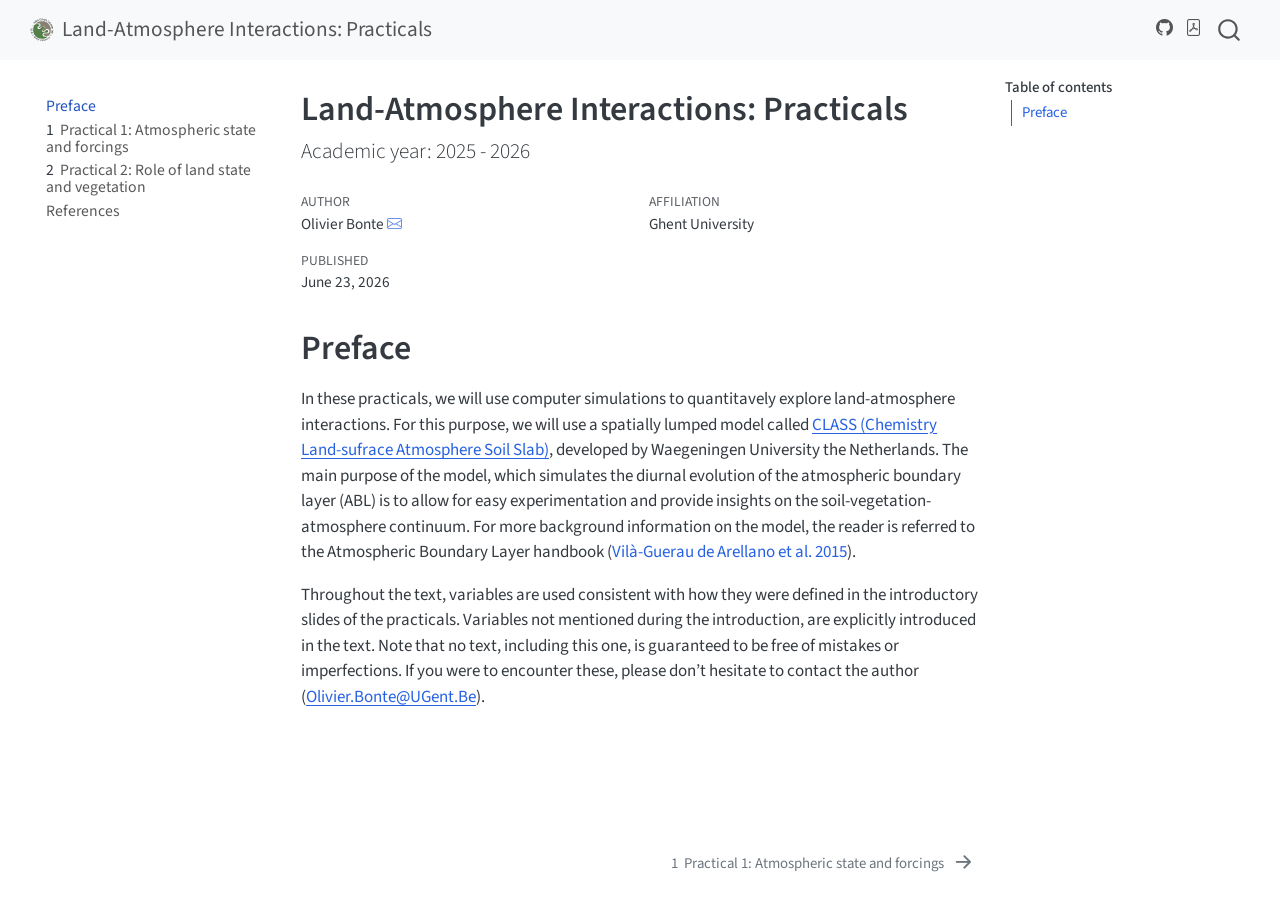
==== index.html @ 3903527d "Built site for gh-pages" ====
<!DOCTYPE html>
<html xmlns="http://www.w3.org/1999/xhtml" lang="en" xml:lang="en"><head>

<meta charset="utf-8">
<meta name="generator" content="quarto-1.9.38">

<meta name="viewport" content="width=device-width, initial-scale=1.0, user-scalable=yes">

<meta name="author" content="Olivier Bonte">
<meta name="dcterms.date" content="2026-06-23">

<title>Land-Atmosphere Interactions: Practicals</title>
<style>
/* Default styles provided by pandoc.
** See https://pandoc.org/MANUAL.html#variables-for-html for config info.
*/
code{white-space: pre-wrap;}
span.smallcaps{font-variant: small-caps;}
div.columns{display: flex; gap: min(4vw, 1.5em);}
div.column{flex: auto; overflow-x: auto;}
div.hanging-indent{margin-left: 1.5em; text-indent: -1.5em;}
ul.task-list{list-style: none;}
ul.task-list li input[type="checkbox"] {
  width: 0.8em;
  margin: 0 0.8em 0.2em -1em; /* quarto-specific, see https://github.com/quarto-dev/quarto-cli/issues/4556 */ 
  vertical-align: middle;
}
/* CSS for citations */
div.csl-bib-body { }
div.csl-entry {
  clear: both;
}
.hanging-indent div.csl-entry {
  margin-left:2em;
  text-indent:-2em;
}
div.csl-left-margin {
  min-width:2em;
  float:left;
}
div.csl-right-inline {
  margin-left:2em;
  padding-left:1em;
}
div.csl-indent {
  margin-left: 2em;
}</style>


<script src="site_libs/quarto-nav/quarto-nav.js"></script>
<script src="site_libs/quarto-nav/headroom.min.js"></script>
<script src="site_libs/clipboard/clipboard.min.js"></script>
<script src="site_libs/quarto-search/autocomplete.umd.js"></script>
<script src="site_libs/quarto-search/fuse.min.js"></script>
<script src="site_libs/quarto-search/quarto-search.js"></script>
<meta name="quarto:offset" content="./">
<link href="./practical_1.html" rel="next">
<script src="site_libs/quarto-html/quarto.js" type="module"></script>
<script src="site_libs/quarto-html/tabsets/tabsets.js" type="module"></script>
<script src="site_libs/quarto-html/popper.min.js"></script>
<script src="site_libs/quarto-html/tippy.umd.min.js"></script>
<script src="site_libs/quarto-html/anchor.min.js"></script>
<link href="site_libs/quarto-html/tippy.css" rel="stylesheet">
<link href="site_libs/quarto-html/quarto-syntax-highlighting-15634bcf2e68342d4ad2dfa704d543f6.css" rel="stylesheet" id="quarto-text-highlighting-styles">
<script src="site_libs/bootstrap/bootstrap.min.js"></script>
<link href="site_libs/bootstrap/bootstrap-icons.css" rel="stylesheet">
<link href="site_libs/bootstrap/bootstrap-d5c5bdd0511db667e0be322bdf2182e1.min.css" rel="stylesheet" append-hash="true" id="quarto-bootstrap" data-mode="light">
<script id="quarto-search-options" type="application/json">{
  "location": "navbar",
  "copy-button": false,
  "collapse-after": 3,
  "panel-placement": "end",
  "type": "overlay",
  "limit": 50,
  "keyboard-shortcut": [
    "f",
    "/",
    "s"
  ],
  "show-item-context": false,
  "language": {
    "search-no-results-text": "No results",
    "search-matching-documents-text": "matching documents",
    "search-copy-link-title": "Copy link to search",
    "search-hide-matches-text": "Hide additional matches",
    "search-more-match-text": "more match in this document",
    "search-more-matches-text": "more matches in this document",
    "search-clear-button-title": "Clear",
    "search-text-placeholder": "",
    "search-detached-cancel-button-title": "Cancel",
    "search-submit-button-title": "Submit",
    "search-label": "Search"
  }
}</script>


</head>

<body class="nav-sidebar floating nav-fixed quarto-light">

<div id="quarto-search-results"></div>
  <header id="quarto-header" class="headroom fixed-top">
    <nav class="navbar navbar-expand-lg " data-bs-theme="dark">
      <div class="navbar-container container-fluid">
      <div class="navbar-brand-container mx-auto">
    <a href="./index.html" class="navbar-brand navbar-brand-logo">
    <img src="./figures/logo_H-CEL_no_background.svg" alt="" class="navbar-logo light-content">
    <img src="./figures/logo_H-CEL_no_background.svg" alt="" class="navbar-logo dark-content">
    </a>
    <a class="navbar-brand" href="./index.html">
    <span class="navbar-title">Land-Atmosphere Interactions: Practicals</span>
    </a>
  </div>
        <div class="quarto-navbar-tools tools-end">
    <a href="https://github.com/olivierbonte/Land_Atmosphere_interactions_notes_public" title="Source Code" class="quarto-navigation-tool px-1" aria-label="Source Code"><i class="bi bi-github"></i></a>
    <a href="./Land-Atmosphere-Interactions--Practicals.pdf" title="Download PDF" class="quarto-navigation-tool px-1" aria-label="Download PDF"><i class="bi bi-file-pdf"></i></a>
</div>
          <div id="quarto-search" class="" title="Search"></div>
      </div> <!-- /container-fluid -->
    </nav>
  <nav class="quarto-secondary-nav">
    <div class="container-fluid d-flex">
      <button type="button" class="quarto-btn-toggle btn" data-bs-toggle="collapse" role="button" data-bs-target=".quarto-sidebar-collapse-item" aria-controls="quarto-sidebar" aria-expanded="false" aria-label="Toggle sidebar navigation" onclick="if (window.quartoToggleHeadroom) { window.quartoToggleHeadroom(); }">
        <i class="bi bi-layout-text-sidebar-reverse"></i>
      </button>
        <nav class="quarto-page-breadcrumbs" aria-label="breadcrumb"><ol class="breadcrumb"><li class="breadcrumb-item"><a href="./index.html">Preface</a></li></ol></nav>
        <a class="flex-grow-1" role="navigation" data-bs-toggle="collapse" data-bs-target=".quarto-sidebar-collapse-item" aria-controls="quarto-sidebar" aria-expanded="false" aria-label="Toggle sidebar navigation" onclick="if (window.quartoToggleHeadroom) { window.quartoToggleHeadroom(); }">      
        </a>
    </div>
  </nav>
</header>
<!-- content -->
<div id="quarto-content" class="quarto-container page-columns page-rows-contents page-layout-article page-navbar">
<!-- sidebar -->
  <nav id="quarto-sidebar" class="sidebar collapse collapse-horizontal quarto-sidebar-collapse-item sidebar-navigation floating overflow-auto">
    <div class="sidebar-menu-container"> 
    <ul class="list-unstyled mt-1">
        <li class="sidebar-item">
  <div class="sidebar-item-container"> 
  <a href="./index.html" class="sidebar-item-text sidebar-link active">
 <span class="menu-text">Preface</span></a>
  </div>
</li>
        <li class="sidebar-item">
  <div class="sidebar-item-container"> 
  <a href="./practical_1.html" class="sidebar-item-text sidebar-link">
 <span class="menu-text"><span class="chapter-number">1</span>&nbsp; <span class="chapter-title">Practical 1: Atmospheric state and forcings</span></span></a>
  </div>
</li>
        <li class="sidebar-item">
  <div class="sidebar-item-container"> 
  <a href="./practical_2.html" class="sidebar-item-text sidebar-link">
 <span class="menu-text"><span class="chapter-number">2</span>&nbsp; <span class="chapter-title">Practical 2: Role of land state and vegetation</span></span></a>
  </div>
</li>
        <li class="sidebar-item">
  <div class="sidebar-item-container"> 
  <a href="./references.html" class="sidebar-item-text sidebar-link">
 <span class="menu-text">References</span></a>
  </div>
</li>
    </ul>
    </div>
</nav>
<div id="quarto-sidebar-glass" class="quarto-sidebar-collapse-item" data-bs-toggle="collapse" data-bs-target=".quarto-sidebar-collapse-item"></div>
<!-- margin-sidebar -->
    <div id="quarto-margin-sidebar" class="sidebar margin-sidebar">
        <nav id="TOC" role="doc-toc" class="toc-active">
    <h2 id="toc-title">Table of contents</h2>
   
  <ul>
  <li><a href="#preface" id="toc-preface" class="nav-link active" data-scroll-target="#preface">Preface</a></li>
  </ul>
</nav>
    </div>
<!-- main -->
<main class="content" id="quarto-document-content">

<header id="title-block-header" class="quarto-title-block default">
<div class="quarto-title">
<h1 class="title">Land-Atmosphere Interactions: Practicals</h1>
<p class="subtitle lead">Academic year: 2025 - 2026</p>
</div>


<div class="quarto-title-meta-author">
  <div class="quarto-title-meta-heading">Author</div>
  <div class="quarto-title-meta-heading">Affiliation</div>
  
    <div class="quarto-title-meta-contents">
    <p class="author">Olivier Bonte <a href="mailto:olivier.bonte@ugent.be" class="quarto-title-author-email"><i class="bi bi-envelope"></i></a> </p>
  </div>
  <div class="quarto-title-meta-contents">
        <p class="affiliation">
            Ghent University
          </p>
      </div>
  </div>

<div class="quarto-title-meta">

      
    <div>
    <div class="quarto-title-meta-heading">Published</div>
    <div class="quarto-title-meta-contents">
      <p class="date">June 23, 2026</p>
    </div>
  </div>
  
    
  </div>
  


</header>


<section id="preface" class="level1 unnumbered">
<h1 class="unnumbered">Preface</h1>
<p>In these practicals, we will use computer simulations to quantitavely explore land-atmosphere interactions. For this purpose, we will use a spatially lumped model called <a href="https://classmodel.github.io/">CLASS (Chemistry Land-sufrace Atmosphere Soil Slab)</a>, developed by Waegeningen University the Netherlands. The main purpose of the model, which simulates the diurnal evolution of the atmospheric boundary layer (ABL) is to allow for easy experimentation and provide insights on the soil-vegetation-atmosphere continuum. For more background information on the model, the reader is referred to the Atmospheric Boundary Layer handbook <span class="citation" data-cites="ABL_handbook">(<a href="references.html#ref-ABL_handbook" role="doc-biblioref">Vilà-Guerau de Arellano et al. 2015</a>)</span>.</p>
<p>Throughout the text, variables are used consistent with how they were defined in the introductory slides of the practicals. Variables not mentioned during the introduction, are explicitly introduced in the text. Note that no text, including this one, is guaranteed to be free of mistakes or imperfections. If you were to encounter these, please don’t hesitate to contact the author (<a href="mailto:Olivier.Bonte@Ugent.be">Olivier.Bonte@UGent.Be</a>).</p>


<div id="refs" class="references csl-bib-body hanging-indent" role="list" style="display: none">
<div id="ref-ABL_handbook" class="csl-entry" role="listitem">
Vilà-Guerau de Arellano, Jordi, Chiel C. van Heerwaarden, Bart J. H. van Stratum, and Kees van den Dries. 2015. <em>Atmospheric Boundary Layer: Integrating Air Chemistry and Land Interactions</em>. Cambridge University Press.
</div>
</div>
</section>

</main> <!-- /main -->
<script id="quarto-html-after-body" type="application/javascript">
  window.document.addEventListener("DOMContentLoaded", function (event) {
    const icon = "";
    const anchorJS = new window.AnchorJS();
    anchorJS.options = {
      placement: 'right',
      icon: icon
    };
    anchorJS.add('.anchored');
    const isCodeAnnotation = (el) => {
      for (const clz of el.classList) {
        if (clz.startsWith('code-annotation-')) {                     
          return true;
        }
      }
      return false;
    }
    const onCopySuccess = function(e) {
      // button target
      const button = e.trigger;
      // don't keep focus
      button.blur();
      // flash "checked"
      button.classList.add('code-copy-button-checked');
      var currentTitle = button.getAttribute("title");
      button.setAttribute("title", "Copied!");
      let tooltip;
      if (window.bootstrap) {
        button.setAttribute("data-bs-toggle", "tooltip");
        button.setAttribute("data-bs-placement", "left");
        button.setAttribute("data-bs-title", "Copied!");
        tooltip = new bootstrap.Tooltip(button, 
          { trigger: "manual", 
            customClass: "code-copy-button-tooltip",
            offset: [0, -8]});
        tooltip.show();    
      }
      setTimeout(function() {
        if (tooltip) {
          tooltip.hide();
          button.removeAttribute("data-bs-title");
          button.removeAttribute("data-bs-toggle");
          button.removeAttribute("data-bs-placement");
        }
        button.setAttribute("title", currentTitle);
        button.classList.remove('code-copy-button-checked');
      }, 1000);
      // clear code selection
      e.clearSelection();
    }
    const getTextToCopy = function(trigger) {
      const outerScaffold = trigger.parentElement.cloneNode(true);
      const codeEl = outerScaffold.querySelector('code');
      for (const childEl of codeEl.children) {
        if (isCodeAnnotation(childEl)) {
          childEl.remove();
        }
      }
      return codeEl.innerText;
    }
    const clipboard = new window.ClipboardJS('.code-copy-button:not([data-in-quarto-modal])', {
      text: getTextToCopy
    });
    clipboard.on('success', onCopySuccess);
    if (window.document.getElementById('quarto-embedded-source-code-modal')) {
      const clipboardModal = new window.ClipboardJS('.code-copy-button[data-in-quarto-modal]', {
        text: getTextToCopy,
        container: window.document.getElementById('quarto-embedded-source-code-modal')
      });
      clipboardModal.on('success', onCopySuccess);
    }
      var localhostRegex = new RegExp(/^(?:http|https):\/\/localhost\:?[0-9]*\//);
      var mailtoRegex = new RegExp(/^mailto:/);
        var filterRegex = new RegExp('/' + window.location.host + '/');
      var isInternal = (href) => {
          return filterRegex.test(href) || localhostRegex.test(href) || mailtoRegex.test(href);
      }
      // Inspect non-navigation links and adorn them if external
     var links = window.document.querySelectorAll('a[href]:not(.nav-link):not(.navbar-brand):not(.toc-action):not(.sidebar-link):not(.sidebar-item-toggle):not(.pagination-link):not(.no-external):not([aria-hidden]):not(.dropdown-item):not(.quarto-navigation-tool):not(.about-link)');
      for (var i=0; i<links.length; i++) {
        const link = links[i];
        if (!isInternal(link.href)) {
          // undo the damage that might have been done by quarto-nav.js in the case of
          // links that we want to consider external
          if (link.dataset.originalHref !== undefined) {
            link.href = link.dataset.originalHref;
          }
        }
      }
    function tippyHover(el, contentFn, onTriggerFn, onUntriggerFn) {
      const config = {
        allowHTML: true,
        maxWidth: 500,
        delay: 100,
        arrow: false,
        appendTo: function(el) {
            return el.parentElement;
        },
        interactive: true,
        interactiveBorder: 10,
        theme: 'quarto',
        placement: 'bottom-start',
      };
      if (contentFn) {
        config.content = contentFn;
      }
      if (onTriggerFn) {
        config.onTrigger = onTriggerFn;
      }
      if (onUntriggerFn) {
        config.onUntrigger = onUntriggerFn;
      }
      window.tippy(el, config); 
    }
    const noterefs = window.document.querySelectorAll('a[role="doc-noteref"]');
    for (var i=0; i<noterefs.length; i++) {
      const ref = noterefs[i];
      tippyHover(ref, function() {
        // use id or data attribute instead here
        let href = ref.getAttribute('data-footnote-href') || ref.getAttribute('href');
        try { href = new URL(href).hash; } catch {}
        const id = href.replace(/^#\/?/, "");
        const note = window.document.getElementById(id);
        if (note) {
          return note.innerHTML;
        } else {
          return "";
        }
      });
    }
    const xrefs = window.document.querySelectorAll('a.quarto-xref');
    const processXRef = (id, note) => {
      // Strip column container classes
      const stripColumnClz = (el) => {
        el.classList.remove("page-full", "page-columns");
        if (el.children) {
          for (const child of el.children) {
            stripColumnClz(child);
          }
        }
      }
      stripColumnClz(note)
      if (id === null || id.startsWith('sec-')) {
        // Special case sections, only their first couple elements
        const container = document.createElement("div");
        if (note.children && note.children.length > 2) {
          container.appendChild(note.children[0].cloneNode(true));
          for (let i = 1; i < note.children.length; i++) {
            const child = note.children[i];
            if (child.tagName === "P" && child.innerText === "") {
              continue;
            } else {
              container.appendChild(child.cloneNode(true));
              break;
            }
          }
          if (window.Quarto?.typesetMath) {
            window.Quarto.typesetMath(container);
          }
          return container.innerHTML
        } else {
          if (window.Quarto?.typesetMath) {
            window.Quarto.typesetMath(note);
          }
          return note.innerHTML;
        }
      } else {
        // Remove any anchor links if they are present
        const anchorLink = note.querySelector('a.anchorjs-link');
        if (anchorLink) {
          anchorLink.remove();
        }
        if (window.Quarto?.typesetMath) {
          window.Quarto.typesetMath(note);
        }
        if (note.classList.contains("callout")) {
          return note.outerHTML;
        } else {
          return note.innerHTML;
        }
      }
    }
    for (var i=0; i<xrefs.length; i++) {
      const xref = xrefs[i];
      tippyHover(xref, undefined, function(instance) {
        instance.disable();
        let url = xref.getAttribute('href');
        let hash = undefined; 
        if (url.startsWith('#')) {
          hash = url;
        } else {
          try { hash = new URL(url).hash; } catch {}
        }
        if (hash) {
          const id = hash.replace(/^#\/?/, "");
          const note = window.document.getElementById(id);
          if (note !== null) {
            try {
              const html = processXRef(id, note.cloneNode(true));
              instance.setContent(html);
            } finally {
              instance.enable();
              instance.show();
            }
          } else {
            // See if we can fetch this
            fetch(url.split('#')[0])
            .then(res => res.text())
            .then(html => {
              const parser = new DOMParser();
              const htmlDoc = parser.parseFromString(html, "text/html");
              const note = htmlDoc.getElementById(id);
              if (note !== null) {
                const html = processXRef(id, note);
                instance.setContent(html);
              } 
            }).finally(() => {
              instance.enable();
              instance.show();
            });
          }
        } else {
          // See if we can fetch a full url (with no hash to target)
          // This is a special case and we should probably do some content thinning / targeting
          fetch(url)
          .then(res => res.text())
          .then(html => {
            const parser = new DOMParser();
            const htmlDoc = parser.parseFromString(html, "text/html");
            const note = htmlDoc.querySelector('main.content');
            if (note !== null) {
              // This should only happen for chapter cross references
              // (since there is no id in the URL)
              // remove the first header
              if (note.children.length > 0 && note.children[0].tagName === "HEADER") {
                note.children[0].remove();
              }
              const html = processXRef(null, note);
              instance.setContent(html);
            } 
          }).finally(() => {
            instance.enable();
            instance.show();
          });
        }
      }, function(instance) {
      });
    }
        let selectedAnnoteEl;
        const selectorForAnnotation = ( cell, annotation) => {
          let cellAttr = 'data-code-cell="' + cell + '"';
          let lineAttr = 'data-code-annotation="' +  annotation + '"';
          const selector = 'span[' + cellAttr + '][' + lineAttr + ']';
          return selector;
        }
        const selectCodeLines = (annoteEl) => {
          const doc = window.document;
          const targetCell = annoteEl.getAttribute("data-target-cell");
          const targetAnnotation = annoteEl.getAttribute("data-target-annotation");
          const annoteSpan = window.document.querySelector(selectorForAnnotation(targetCell, targetAnnotation));
          const lines = annoteSpan.getAttribute("data-code-lines").split(",");
          const lineIds = lines.map((line) => {
            return targetCell + "-" + line;
          })
          let top = null;
          let height = null;
          let parent = null;
          if (lineIds.length > 0) {
              //compute the position of the single el (top and bottom and make a div)
              const el = window.document.getElementById(lineIds[0]);
              top = el.offsetTop;
              height = el.offsetHeight;
              parent = el.parentElement.parentElement;
            if (lineIds.length > 1) {
              const lastEl = window.document.getElementById(lineIds[lineIds.length - 1]);
              const bottom = lastEl.offsetTop + lastEl.offsetHeight;
              height = bottom - top;
            }
            if (top !== null && height !== null && parent !== null) {
              // cook up a div (if necessary) and position it 
              let div = window.document.getElementById("code-annotation-line-highlight");
              if (div === null) {
                div = window.document.createElement("div");
                div.setAttribute("id", "code-annotation-line-highlight");
                div.style.position = 'absolute';
                parent.appendChild(div);
              }
              div.style.top = top - 2 + "px";
              div.style.height = height + 4 + "px";
              div.style.left = 0;
              let gutterDiv = window.document.getElementById("code-annotation-line-highlight-gutter");
              if (gutterDiv === null) {
                gutterDiv = window.document.createElement("div");
                gutterDiv.setAttribute("id", "code-annotation-line-highlight-gutter");
                gutterDiv.style.position = 'absolute';
                const codeCell = window.document.getElementById(targetCell);
                const gutter = codeCell.querySelector('.code-annotation-gutter');
                gutter.appendChild(gutterDiv);
              }
              gutterDiv.style.top = top - 2 + "px";
              gutterDiv.style.height = height + 4 + "px";
            }
            selectedAnnoteEl = annoteEl;
          }
        };
        const unselectCodeLines = () => {
          const elementsIds = ["code-annotation-line-highlight", "code-annotation-line-highlight-gutter"];
          elementsIds.forEach((elId) => {
            const div = window.document.getElementById(elId);
            if (div) {
              div.remove();
            }
          });
          selectedAnnoteEl = undefined;
        };
          // Handle positioning of the toggle
      window.addEventListener(
        "resize",
        throttle(() => {
          elRect = undefined;
          if (selectedAnnoteEl) {
            selectCodeLines(selectedAnnoteEl);
          }
        }, 10)
      );
      function throttle(fn, ms) {
      let throttle = false;
      let timer;
        return (...args) => {
          if(!throttle) { // first call gets through
              fn.apply(this, args);
              throttle = true;
          } else { // all the others get throttled
              if(timer) clearTimeout(timer); // cancel #2
              timer = setTimeout(() => {
                fn.apply(this, args);
                timer = throttle = false;
              }, ms);
          }
        };
      }
        // Attach click handler to the DT
        const annoteDls = window.document.querySelectorAll('dt[data-target-cell]');
        for (const annoteDlNode of annoteDls) {
          annoteDlNode.addEventListener('click', (event) => {
            const clickedEl = event.target;
            if (clickedEl !== selectedAnnoteEl) {
              unselectCodeLines();
              const activeEl = window.document.querySelector('dt[data-target-cell].code-annotation-active');
              if (activeEl) {
                activeEl.classList.remove('code-annotation-active');
              }
              selectCodeLines(clickedEl);
              clickedEl.classList.add('code-annotation-active');
            } else {
              // Unselect the line
              unselectCodeLines();
              clickedEl.classList.remove('code-annotation-active');
            }
          });
        }
    const findCites = (el) => {
      const parentEl = el.parentElement;
      if (parentEl) {
        const cites = parentEl.dataset.cites;
        if (cites) {
          return {
            el,
            cites: cites.split(' ')
          };
        } else {
          return findCites(el.parentElement)
        }
      } else {
        return undefined;
      }
    };
    var bibliorefs = window.document.querySelectorAll('a[role="doc-biblioref"]');
    for (var i=0; i<bibliorefs.length; i++) {
      const ref = bibliorefs[i];
      const citeInfo = findCites(ref);
      if (citeInfo) {
        tippyHover(citeInfo.el, function() {
          var popup = window.document.createElement('div');
          citeInfo.cites.forEach(function(cite) {
            var citeDiv = window.document.createElement('div');
            citeDiv.classList.add('hanging-indent');
            citeDiv.classList.add('csl-entry');
            var biblioDiv = window.document.getElementById('ref-' + cite);
            if (biblioDiv) {
              citeDiv.innerHTML = biblioDiv.innerHTML;
            }
            popup.appendChild(citeDiv);
          });
          return popup.innerHTML;
        });
      }
    }
  });
  </script>
<nav class="page-navigation">
  <div class="nav-page nav-page-previous">
  </div>
  <div class="nav-page nav-page-next">
      <a href="./practical_1.html" class="pagination-link" aria-label="Practical 1: Atmospheric state and forcings">
        <span class="nav-page-text"><span class="chapter-number">1</span>&nbsp; <span class="chapter-title">Practical 1: Atmospheric state and forcings</span></span> <i class="bi bi-arrow-right-short"></i>
      </a>
  </div>
</nav>
</div> <!-- /content -->




</body></html>
---- site_libs/quarto-html/tippy.css ----
.tippy-box[data-animation=fade][data-state=hidden]{opacity:0}[data-tippy-root]{max-width:calc(100vw - 10px)}.tippy-box{position:relative;background-color:#333;color:#fff;border-radius:4px;font-size:14px;line-height:1.4;white-space:normal;outline:0;transition-property:transform,visibility,opacity}.tippy-box[data-placement^=top]>.tippy-arrow{bottom:0}.tippy-box[data-placement^=top]>.tippy-arrow:before{bottom:-7px;left:0;border-width:8px 8px 0;border-top-color:initial;transform-origin:center top}.tippy-box[data-placement^=bottom]>.tippy-arrow{top:0}.tippy-box[data-placement^=bottom]>.tippy-arrow:before{top:-7px;left:0;border-width:0 8px 8px;border-bottom-color:initial;transform-origin:center bottom}.tippy-box[data-placement^=left]>.tippy-arrow{right:0}.tippy-box[data-placement^=left]>.tippy-arrow:before{border-width:8px 0 8px 8px;border-left-color:initial;right:-7px;transform-origin:center left}.tippy-box[data-placement^=right]>.tippy-arrow{left:0}.tippy-box[data-placement^=right]>.tippy-arrow:before{left:-7px;border-width:8px 8px 8px 0;border-right-color:initial;transform-origin:center right}.tippy-box[data-inertia][data-state=visible]{transition-timing-function:cubic-bezier(.54,1.5,.38,1.11)}.tippy-arrow{width:16px;height:16px;color:#333}.tippy-arrow:before{content:"";position:absolute;border-color:transparent;border-style:solid}.tippy-content{position:relative;padding:5px 9px;z-index:1}
---- site_libs/quarto-html/quarto-syntax-highlighting-15634bcf2e68342d4ad2dfa704d543f6.css ----
/* quarto syntax highlight colors */
:root {
  --quarto-hl-ot-color: #003B4F;
  --quarto-hl-at-color: #657422;
  --quarto-hl-ss-color: #20794D;
  --quarto-hl-an-color: #5E5E5E;
  --quarto-hl-fu-color: #4758AB;
  --quarto-hl-st-color: #20794D;
  --quarto-hl-cf-color: #003B4F;
  --quarto-hl-op-color: #5E5E5E;
  --quarto-hl-er-color: #AD0000;
  --quarto-hl-bn-color: #AD0000;
  --quarto-hl-al-color: #AD0000;
  --quarto-hl-va-color: #111111;
  --quarto-hl-bu-color: inherit;
  --quarto-hl-ex-color: inherit;
  --quarto-hl-pp-color: #AD0000;
  --quarto-hl-in-color: #5E5E5E;
  --quarto-hl-vs-color: #20794D;
  --quarto-hl-wa-color: #5E5E5E;
  --quarto-hl-do-color: #5E5E5E;
  --quarto-hl-im-color: #00769E;
  --quarto-hl-ch-color: #20794D;
  --quarto-hl-dt-color: #AD0000;
  --quarto-hl-fl-color: #AD0000;
  --quarto-hl-co-color: #5E5E5E;
  --quarto-hl-cv-color: #5E5E5E;
  --quarto-hl-cn-color: #8f5902;
  --quarto-hl-sc-color: #5E5E5E;
  --quarto-hl-dv-color: #AD0000;
  --quarto-hl-kw-color: #003B4F;
}

/* other quarto variables */
:root {
  --quarto-font-monospace: SFMono-Regular, Menlo, Monaco, Consolas, "Liberation Mono", "Courier New", monospace;
}

/* syntax highlight based on Pandoc's rules */
pre > code.sourceCode > span {
  color: #003B4F;
}

code.sourceCode > span {
  color: #003B4F;
}

div.sourceCode,
div.sourceCode pre.sourceCode {
  color: #003B4F;
}

/* Normal */
code span {
  color: #003B4F;
}

/* Alert */
code span.al {
  color: #AD0000;
  font-style: inherit;
}

/* Annotation */
code span.an {
  color: #5E5E5E;
  font-style: inherit;
}

/* Attribute */
code span.at {
  color: #657422;
  font-style: inherit;
}

/* BaseN */
code span.bn {
  color: #AD0000;
  font-style: inherit;
}

/* BuiltIn */
code span.bu {
  font-style: inherit;
}

/* ControlFlow */
code span.cf {
  color: #003B4F;
  font-weight: bold;
  font-style: inherit;
}

/* Char */
code span.ch {
  color: #20794D;
  font-style: inherit;
}

/* Constant */
code span.cn {
  color: #8f5902;
  font-style: inherit;
}

/* Comment */
code span.co {
  color: #5E5E5E;
  font-style: inherit;
}

/* CommentVar */
code span.cv {
  color: #5E5E5E;
  font-style: italic;
}

/* Documentation */
code span.do {
  color: #5E5E5E;
  font-style: italic;
}

/* DataType */
code span.dt {
  color: #AD0000;
  font-style: inherit;
}

/* DecVal */
code span.dv {
  color: #AD0000;
  font-style: inherit;
}

/* Error */
code span.er {
  color: #AD0000;
  font-style: inherit;
}

/* Extension */
code span.ex {
  font-style: inherit;
}

/* Float */
code span.fl {
  color: #AD0000;
  font-style: inherit;
}

/* Function */
code span.fu {
  color: #4758AB;
  font-style: inherit;
}

/* Import */
code span.im {
  color: #00769E;
  font-style: inherit;
}

/* Information */
code span.in {
  color: #5E5E5E;
  font-style: inherit;
}

/* Keyword */
code span.kw {
  color: #003B4F;
  font-weight: bold;
  font-style: inherit;
}

/* Operator */
code span.op {
  color: #5E5E5E;
  font-style: inherit;
}

/* Other */
code span.ot {
  color: #003B4F;
  font-style: inherit;
}

/* Preprocessor */
code span.pp {
  color: #AD0000;
  font-style: inherit;
}

/* SpecialChar */
code span.sc {
  color: #5E5E5E;
  font-style: inherit;
}

/* SpecialString */
code span.ss {
  color: #20794D;
  font-style: inherit;
}

/* String */
code span.st {
  color: #20794D;
  font-style: inherit;
}

/* Variable */
code span.va {
  color: #111111;
  font-style: inherit;
}

/* VerbatimString */
code span.vs {
  color: #20794D;
  font-style: inherit;
}

/* Warning */
code span.wa {
  color: #5E5E5E;
  font-style: italic;
}

.prevent-inlining {
  content: "</";
}

/*# sourceMappingURL=f23921c56f73e400b49028c9186a1aa0.css.map */
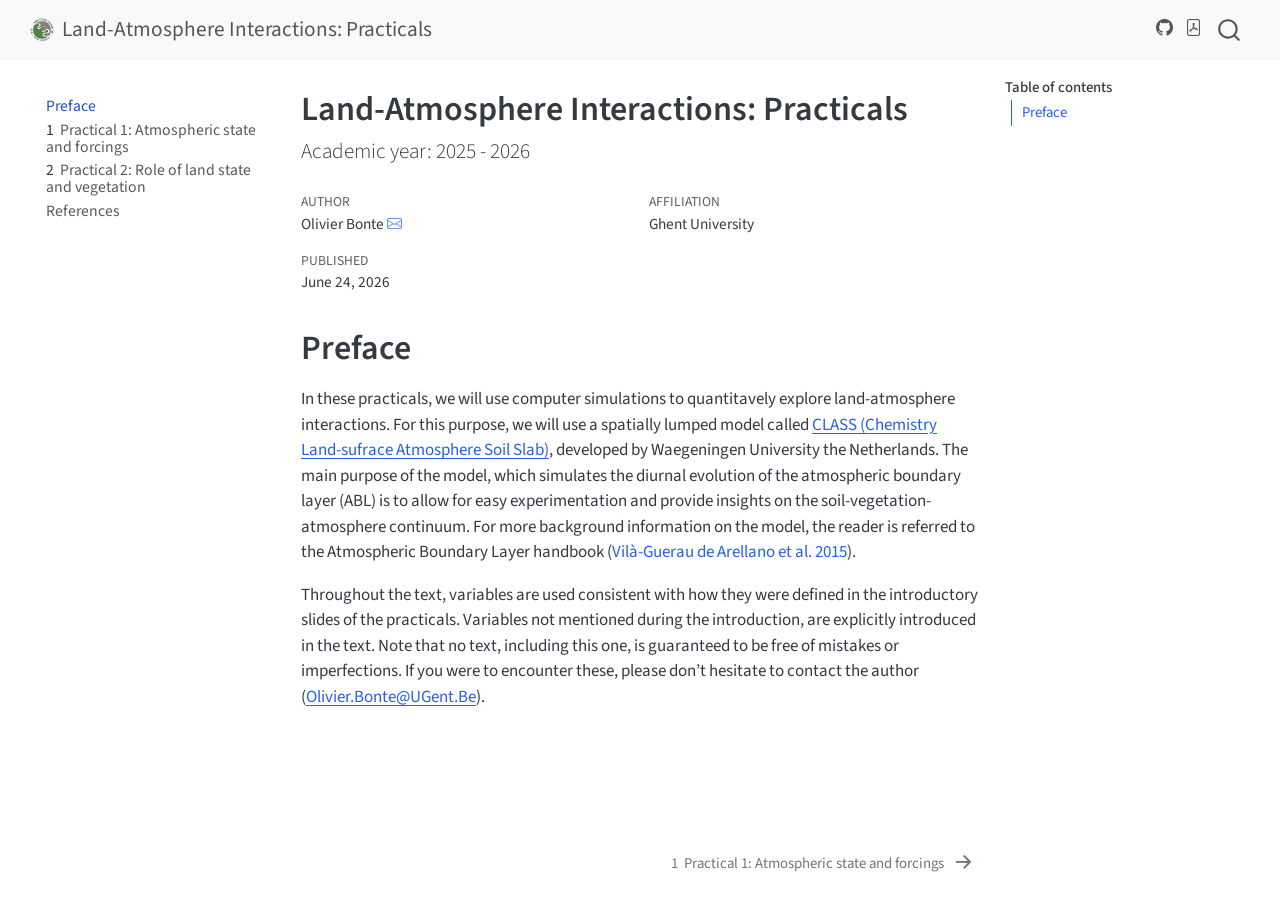
==== commit 48563a1b: "Built site for gh-pages" ====
--- a/index.html
+++ b/index.html
@@ -7,7 +7,7 @@
 <meta name="viewport" content="width=device-width, initial-scale=1.0, user-scalable=yes">
 
 <meta name="author" content="Olivier Bonte">
-<meta name="dcterms.date" content="2026-06-23">
+<meta name="dcterms.date" content="2026-06-24">
 
 <title>Land-Atmosphere Interactions: Practicals</title>
 <style>
@@ -64,7 +64,7 @@
 <link href="site_libs/quarto-html/quarto-syntax-highlighting-15634bcf2e68342d4ad2dfa704d543f6.css" rel="stylesheet" id="quarto-text-highlighting-styles">
 <script src="site_libs/bootstrap/bootstrap.min.js"></script>
 <link href="site_libs/bootstrap/bootstrap-icons.css" rel="stylesheet">
-<link href="site_libs/bootstrap/bootstrap-d5c5bdd0511db667e0be322bdf2182e1.min.css" rel="stylesheet" append-hash="true" id="quarto-bootstrap" data-mode="light">
+<link href="site_libs/bootstrap/bootstrap-de1c958a30f57551a8c1c477e302d13e.min.css" rel="stylesheet" append-hash="true" id="quarto-bootstrap" data-mode="light">
 <script id="quarto-search-options" type="application/json">{
   "location": "navbar",
   "copy-button": false,
@@ -112,7 +112,7 @@
     </a>
   </div>
         <div class="quarto-navbar-tools tools-end">
-    <a href="https://github.com/olivierbonte/Land_Atmosphere_interactions_notes_public" title="Source Code" class="quarto-navigation-tool px-1" aria-label="Source Code"><i class="bi bi-github"></i></a>
+    <a href="https://github.com/h-cel/land-atmosphere-interactions-public" title="Source Code" class="quarto-navigation-tool px-1" aria-label="Source Code"><i class="bi bi-github"></i></a>
     <a href="./Land-Atmosphere-Interactions--Practicals.pdf" title="Download PDF" class="quarto-navigation-tool px-1" aria-label="Download PDF"><i class="bi bi-file-pdf"></i></a>
 </div>
           <div id="quarto-search" class="" title="Search"></div>
@@ -203,7 +203,7 @@
     <div>
     <div class="quarto-title-meta-heading">Published</div>
     <div class="quarto-title-meta-contents">
-      <p class="date">June 23, 2026</p>
+      <p class="date">June 24, 2026</p>
     </div>
   </div>
   
